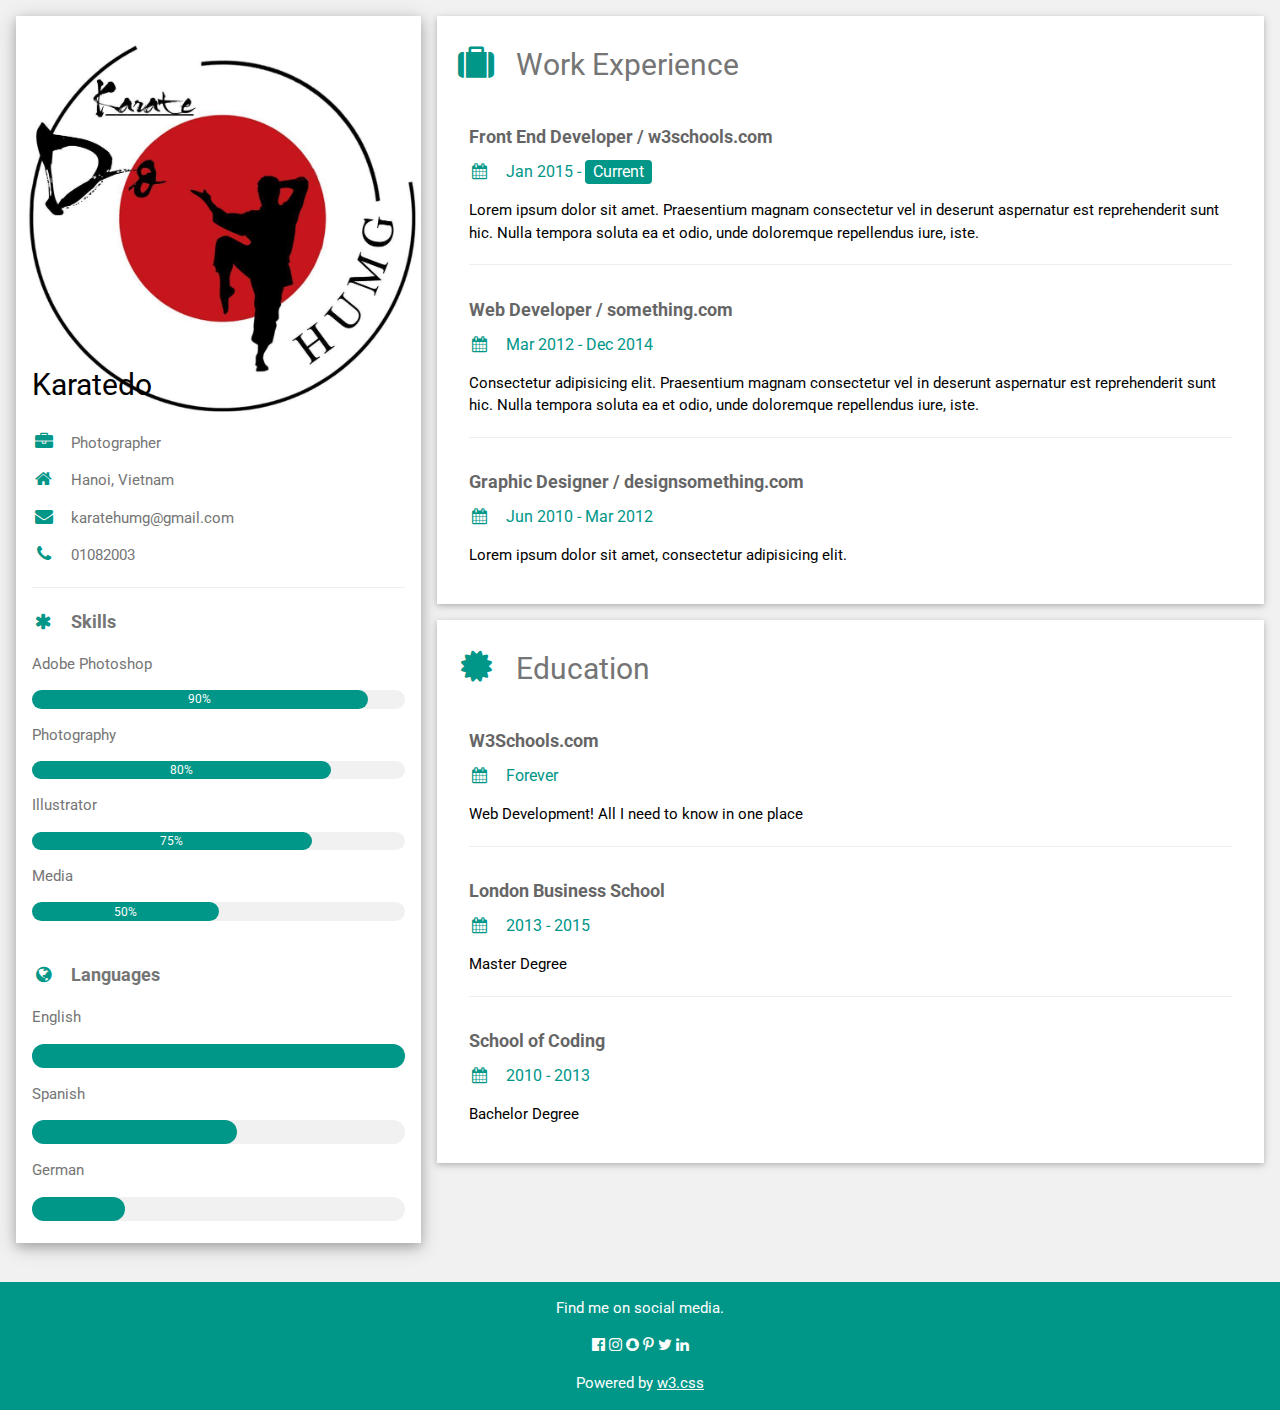
==== index.html @ 41ba50d1 "update" ====
<!DOCTYPE html>
<html>
<head>
<title>W3.CSS Template</title>
<meta charset="UTF-8">
<meta name="viewport" content="width=device-width, initial-scale=1">
<link rel="stylesheet" href="https://www.w3schools.com/w3css/4/w3.css">
<link rel='stylesheet' href='https://fonts.googleapis.com/css?family=Roboto'>
<link rel="stylesheet" href="https://cdnjs.cloudflare.com/ajax/libs/font-awesome/4.7.0/css/font-awesome.min.css">
<style>
html,body,h1,h2,h3,h4,h5,h6 {font-family: "Roboto", sans-serif}
</style>
</head>
<body class="w3-light-grey">

<!-- Page Container -->
<div class="w3-content w3-margin-top" style="max-width:1400px;">

  <!-- The Grid -->
  <div class="w3-row-padding">
  
    <!-- Left Column -->
    <div class="w3-third">
    
      <div class="w3-white w3-text-grey w3-card-4">
        <div class="w3-display-container">
          <img src="/image/KRT.jpg" style="width:100%" alt="Avatar">
          <div class="w3-display-bottomleft w3-container w3-text-black">
            <h2>Karatedo</h2>
          </div>
        </div>
        <div class="w3-container">
          <p><i class="fa fa-briefcase fa-fw w3-margin-right w3-large w3-text-teal"></i>Photographer</p>
          <p><i class="fa fa-home fa-fw w3-margin-right w3-large w3-text-teal"></i>Hanoi, Vietnam</p>
          <p><i class="fa fa-envelope fa-fw w3-margin-right w3-large w3-text-teal"></i>karatehumg@gmail.com</p>
          <p><i class="fa fa-phone fa-fw w3-margin-right w3-large w3-text-teal"></i>01082003</p>
          <hr>

          <p class="w3-large"><b><i class="fa fa-asterisk fa-fw w3-margin-right w3-text-teal"></i>Skills</b></p>
          <p>Adobe Photoshop</p>
          <div class="w3-light-grey w3-round-xlarge w3-small">
            <div class="w3-container w3-center w3-round-xlarge w3-teal" style="width:90%">90%</div>
          </div>
          <p>Photography</p>
          <div class="w3-light-grey w3-round-xlarge w3-small">
            <div class="w3-container w3-center w3-round-xlarge w3-teal" style="width:80%">
              <div class="w3-center w3-text-white">80%</div>
            </div>
          </div>
          <p>Illustrator</p>
          <div class="w3-light-grey w3-round-xlarge w3-small">
            <div class="w3-container w3-center w3-round-xlarge w3-teal" style="width:75%">75%</div>
          </div>
          <p>Media</p>
          <div class="w3-light-grey w3-round-xlarge w3-small">
            <div class="w3-container w3-center w3-round-xlarge w3-teal" style="width:50%">50%</div>
          </div>
          <br>

          <p class="w3-large w3-text-theme"><b><i class="fa fa-globe fa-fw w3-margin-right w3-text-teal"></i>Languages</b></p>
          <p>English</p>
          <div class="w3-light-grey w3-round-xlarge">
            <div class="w3-round-xlarge w3-teal" style="height:24px;width:100%"></div>
          </div>
          <p>Spanish</p>
          <div class="w3-light-grey w3-round-xlarge">
            <div class="w3-round-xlarge w3-teal" style="height:24px;width:55%"></div>
          </div>
          <p>German</p>
          <div class="w3-light-grey w3-round-xlarge">
            <div class="w3-round-xlarge w3-teal" style="height:24px;width:25%"></div>
          </div>
          <br>
        </div>
      </div><br>

    <!-- End Left Column -->
    </div>

    <!-- Right Column -->
    <div class="w3-twothird">
    
      <div class="w3-container w3-card w3-white w3-margin-bottom">
        <h2 class="w3-text-grey w3-padding-16"><i class="fa fa-suitcase fa-fw w3-margin-right w3-xxlarge w3-text-teal"></i>Work Experience</h2>
        <div class="w3-container">
          <h5 class="w3-opacity"><b>Front End Developer / w3schools.com</b></h5>
          <h6 class="w3-text-teal"><i class="fa fa-calendar fa-fw w3-margin-right"></i>Jan 2015 - <span class="w3-tag w3-teal w3-round">Current</span></h6>
          <p>Lorem ipsum dolor sit amet. Praesentium magnam consectetur vel in deserunt aspernatur est reprehenderit sunt hic. Nulla tempora soluta ea et odio, unde doloremque repellendus iure, iste.</p>
          <hr>
        </div>
        <div class="w3-container">
          <h5 class="w3-opacity"><b>Web Developer / something.com</b></h5>
          <h6 class="w3-text-teal"><i class="fa fa-calendar fa-fw w3-margin-right"></i>Mar 2012 - Dec 2014</h6>
          <p>Consectetur adipisicing elit. Praesentium magnam consectetur vel in deserunt aspernatur est reprehenderit sunt hic. Nulla tempora soluta ea et odio, unde doloremque repellendus iure, iste.</p>
          <hr>
        </div>
        <div class="w3-container">
          <h5 class="w3-opacity"><b>Graphic Designer / designsomething.com</b></h5>
          <h6 class="w3-text-teal"><i class="fa fa-calendar fa-fw w3-margin-right"></i>Jun 2010 - Mar 2012</h6>
          <p>Lorem ipsum dolor sit amet, consectetur adipisicing elit. </p><br>
        </div>
      </div>

      <div class="w3-container w3-card w3-white">
        <h2 class="w3-text-grey w3-padding-16"><i class="fa fa-certificate fa-fw w3-margin-right w3-xxlarge w3-text-teal"></i>Education</h2>
        <div class="w3-container">
          <h5 class="w3-opacity"><b>W3Schools.com</b></h5>
          <h6 class="w3-text-teal"><i class="fa fa-calendar fa-fw w3-margin-right"></i>Forever</h6>
          <p>Web Development! All I need to know in one place</p>
          <hr>
        </div>
        <div class="w3-container">
          <h5 class="w3-opacity"><b>London Business School</b></h5>
          <h6 class="w3-text-teal"><i class="fa fa-calendar fa-fw w3-margin-right"></i>2013 - 2015</h6>
          <p>Master Degree</p>
          <hr>
        </div>
        <div class="w3-container">
          <h5 class="w3-opacity"><b>School of Coding</b></h5>
          <h6 class="w3-text-teal"><i class="fa fa-calendar fa-fw w3-margin-right"></i>2010 - 2013</h6>
          <p>Bachelor Degree</p><br>
        </div>
      </div>

    <!-- End Right Column -->
    </div>
    
  <!-- End Grid -->
  </div>
  
  <!-- End Page Container -->
</div>

<footer class="w3-container w3-teal w3-center w3-margin-top">
  <p>Find me on social media.</p>
  <i class="fa fa-facebook-official w3-hover-opacity"></i>
  <i class="fa fa-instagram w3-hover-opacity"></i>
  <i class="fa fa-snapchat w3-hover-opacity"></i>
  <i class="fa fa-pinterest-p w3-hover-opacity"></i>
  <i class="fa fa-twitter w3-hover-opacity"></i>
  <i class="fa fa-linkedin w3-hover-opacity"></i>
  <p>Powered by <a href="https://www.w3schools.com/w3css/default.asp" target="_blank">w3.css</a></p>
</footer>

</body>
</html>
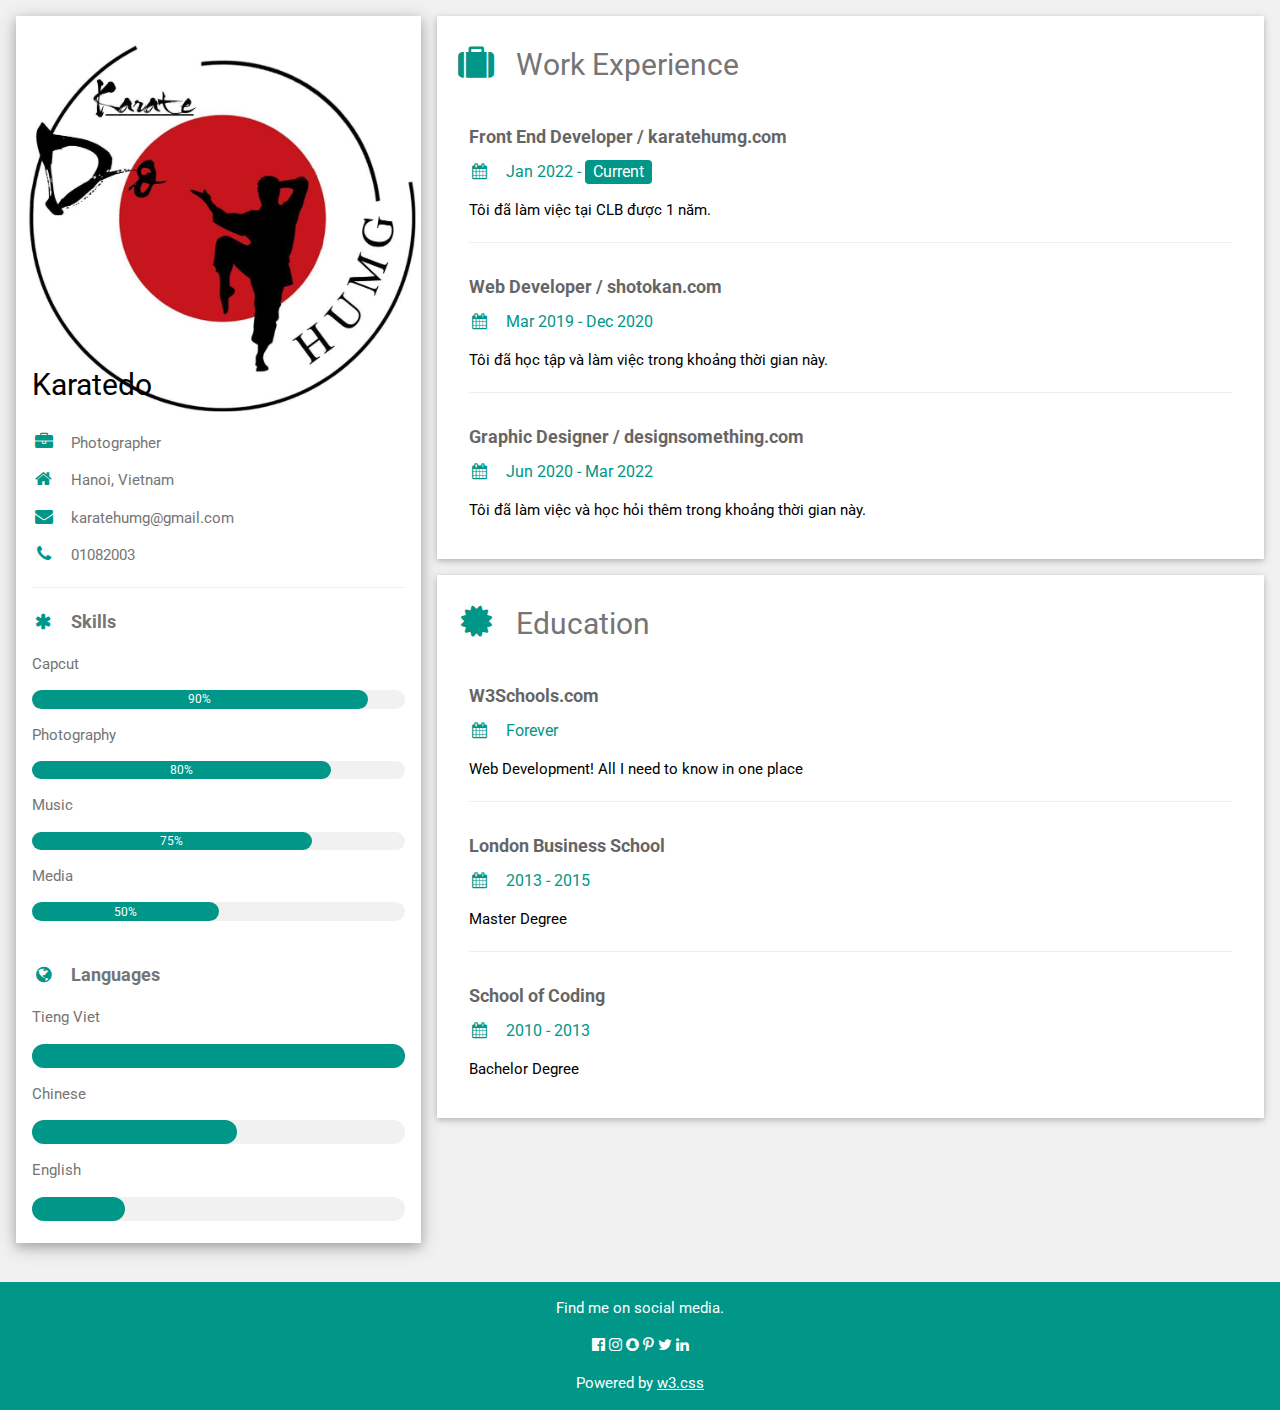
==== commit 64e92c70: "update" ====
--- a/index.html
+++ b/index.html
@@ -37,7 +37,7 @@
           <hr>
 
           <p class="w3-large"><b><i class="fa fa-asterisk fa-fw w3-margin-right w3-text-teal"></i>Skills</b></p>
-          <p>Adobe Photoshop</p>
+          <p>Capcut</p>
           <div class="w3-light-grey w3-round-xlarge w3-small">
             <div class="w3-container w3-center w3-round-xlarge w3-teal" style="width:90%">90%</div>
           </div>
@@ -47,7 +47,7 @@
               <div class="w3-center w3-text-white">80%</div>
             </div>
           </div>
-          <p>Illustrator</p>
+          <p>Music</p>
           <div class="w3-light-grey w3-round-xlarge w3-small">
             <div class="w3-container w3-center w3-round-xlarge w3-teal" style="width:75%">75%</div>
           </div>
@@ -58,15 +58,15 @@
           <br>
 
           <p class="w3-large w3-text-theme"><b><i class="fa fa-globe fa-fw w3-margin-right w3-text-teal"></i>Languages</b></p>
-          <p>English</p>
+          <p>Tieng Viet</p>
           <div class="w3-light-grey w3-round-xlarge">
             <div class="w3-round-xlarge w3-teal" style="height:24px;width:100%"></div>
           </div>
-          <p>Spanish</p>
+          <p>Chinese</p>
           <div class="w3-light-grey w3-round-xlarge">
             <div class="w3-round-xlarge w3-teal" style="height:24px;width:55%"></div>
           </div>
-          <p>German</p>
+          <p>English</p>
           <div class="w3-light-grey w3-round-xlarge">
             <div class="w3-round-xlarge w3-teal" style="height:24px;width:25%"></div>
           </div>
@@ -83,21 +83,21 @@
       <div class="w3-container w3-card w3-white w3-margin-bottom">
         <h2 class="w3-text-grey w3-padding-16"><i class="fa fa-suitcase fa-fw w3-margin-right w3-xxlarge w3-text-teal"></i>Work Experience</h2>
         <div class="w3-container">
-          <h5 class="w3-opacity"><b>Front End Developer / w3schools.com</b></h5>
-          <h6 class="w3-text-teal"><i class="fa fa-calendar fa-fw w3-margin-right"></i>Jan 2015 - <span class="w3-tag w3-teal w3-round">Current</span></h6>
-          <p>Lorem ipsum dolor sit amet. Praesentium magnam consectetur vel in deserunt aspernatur est reprehenderit sunt hic. Nulla tempora soluta ea et odio, unde doloremque repellendus iure, iste.</p>
+          <h5 class="w3-opacity"><b>Front End Developer / karatehumg.com</b></h5>
+          <h6 class="w3-text-teal"><i class="fa fa-calendar fa-fw w3-margin-right"></i>Jan 2022 - <span class="w3-tag w3-teal w3-round">Current</span></h6>
+          <p>Tôi đã làm việc tại CLB được 1 năm.</p>
           <hr>
         </div>
         <div class="w3-container">
-          <h5 class="w3-opacity"><b>Web Developer / something.com</b></h5>
-          <h6 class="w3-text-teal"><i class="fa fa-calendar fa-fw w3-margin-right"></i>Mar 2012 - Dec 2014</h6>
-          <p>Consectetur adipisicing elit. Praesentium magnam consectetur vel in deserunt aspernatur est reprehenderit sunt hic. Nulla tempora soluta ea et odio, unde doloremque repellendus iure, iste.</p>
+          <h5 class="w3-opacity"><b>Web Developer / shotokan.com</b></h5>
+          <h6 class="w3-text-teal"><i class="fa fa-calendar fa-fw w3-margin-right"></i>Mar 2019 - Dec 2020</h6>
+          <p>Tôi đã học tập và làm việc trong khoảng thời gian này.</p>
           <hr>
         </div>
         <div class="w3-container">
           <h5 class="w3-opacity"><b>Graphic Designer / designsomething.com</b></h5>
-          <h6 class="w3-text-teal"><i class="fa fa-calendar fa-fw w3-margin-right"></i>Jun 2010 - Mar 2012</h6>
-          <p>Lorem ipsum dolor sit amet, consectetur adipisicing elit. </p><br>
+          <h6 class="w3-text-teal"><i class="fa fa-calendar fa-fw w3-margin-right"></i>Jun 2020 - Mar 2022</h6>
+          <p>Tôi đã làm việc và học hỏi thêm trong khoảng thời gian này. </p><br>
         </div>
       </div>
 
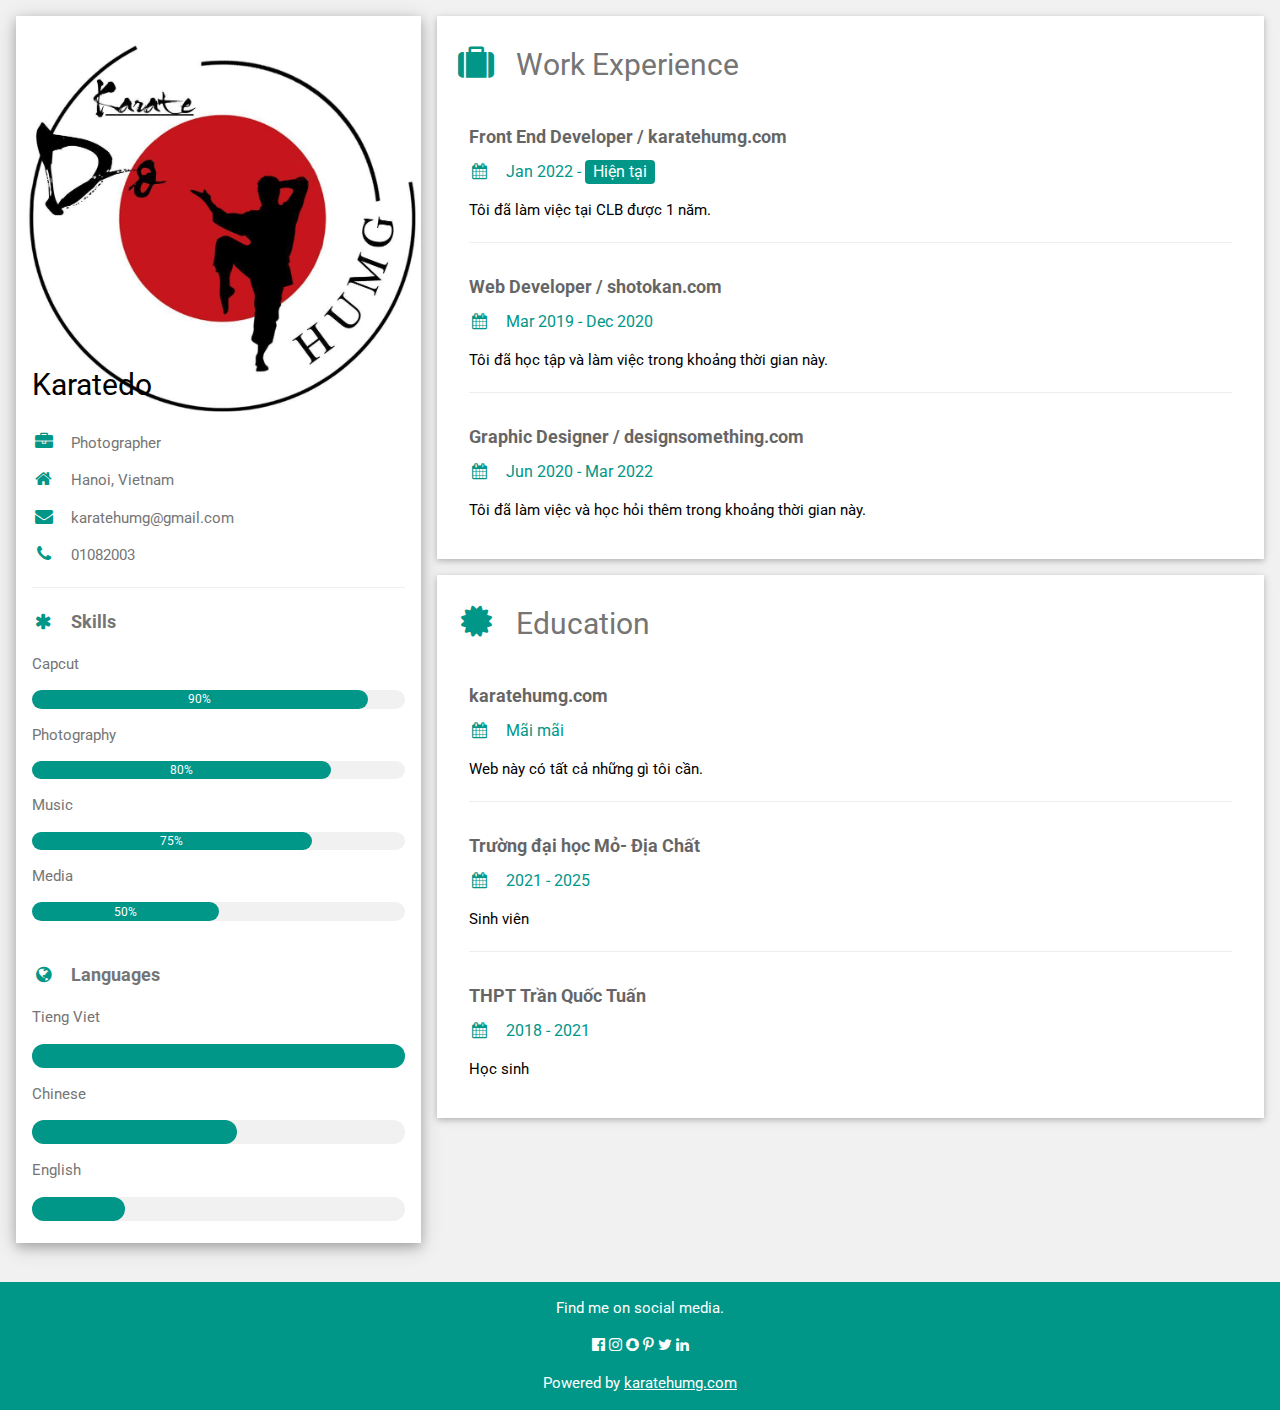
==== commit e36b9ad4: "update" ====
--- a/index.html
+++ b/index.html
@@ -84,7 +84,7 @@
         <h2 class="w3-text-grey w3-padding-16"><i class="fa fa-suitcase fa-fw w3-margin-right w3-xxlarge w3-text-teal"></i>Work Experience</h2>
         <div class="w3-container">
           <h5 class="w3-opacity"><b>Front End Developer / karatehumg.com</b></h5>
-          <h6 class="w3-text-teal"><i class="fa fa-calendar fa-fw w3-margin-right"></i>Jan 2022 - <span class="w3-tag w3-teal w3-round">Current</span></h6>
+          <h6 class="w3-text-teal"><i class="fa fa-calendar fa-fw w3-margin-right"></i>Jan 2022 - <span class="w3-tag w3-teal w3-round">Hiện tại</span></h6>
           <p>Tôi đã làm việc tại CLB được 1 năm.</p>
           <hr>
         </div>
@@ -104,21 +104,21 @@
       <div class="w3-container w3-card w3-white">
         <h2 class="w3-text-grey w3-padding-16"><i class="fa fa-certificate fa-fw w3-margin-right w3-xxlarge w3-text-teal"></i>Education</h2>
         <div class="w3-container">
-          <h5 class="w3-opacity"><b>W3Schools.com</b></h5>
-          <h6 class="w3-text-teal"><i class="fa fa-calendar fa-fw w3-margin-right"></i>Forever</h6>
-          <p>Web Development! All I need to know in one place</p>
+          <h5 class="w3-opacity"><b>karatehumg.com</b></h5>
+          <h6 class="w3-text-teal"><i class="fa fa-calendar fa-fw w3-margin-right"></i>Mãi mãi</h6>
+          <p>Web này có tất cả những gì tôi cần.</p>
           <hr>
         </div>
         <div class="w3-container">
-          <h5 class="w3-opacity"><b>London Business School</b></h5>
-          <h6 class="w3-text-teal"><i class="fa fa-calendar fa-fw w3-margin-right"></i>2013 - 2015</h6>
-          <p>Master Degree</p>
+          <h5 class="w3-opacity"><b>Trường đại học Mỏ- Địa Chất</b></h5>
+          <h6 class="w3-text-teal"><i class="fa fa-calendar fa-fw w3-margin-right"></i>2021 - 2025</h6>
+          <p>Sinh viên</p>
           <hr>
         </div>
         <div class="w3-container">
-          <h5 class="w3-opacity"><b>School of Coding</b></h5>
-          <h6 class="w3-text-teal"><i class="fa fa-calendar fa-fw w3-margin-right"></i>2010 - 2013</h6>
-          <p>Bachelor Degree</p><br>
+          <h5 class="w3-opacity"><b>THPT Trần Quốc Tuấn</b></h5>
+          <h6 class="w3-text-teal"><i class="fa fa-calendar fa-fw w3-margin-right"></i>2018 - 2021</h6>
+          <p>Học sinh</p><br>
         </div>
       </div>
 
@@ -139,7 +139,7 @@
   <i class="fa fa-pinterest-p w3-hover-opacity"></i>
   <i class="fa fa-twitter w3-hover-opacity"></i>
   <i class="fa fa-linkedin w3-hover-opacity"></i>
-  <p>Powered by <a href="https://www.w3schools.com/w3css/default.asp" target="_blank">w3.css</a></p>
+  <p>Powered by <a href="https://www.w3schools.com/w3css/default.asp" target="_blank">karatehumg.com</a></p>
 </footer>
 
 </body>
